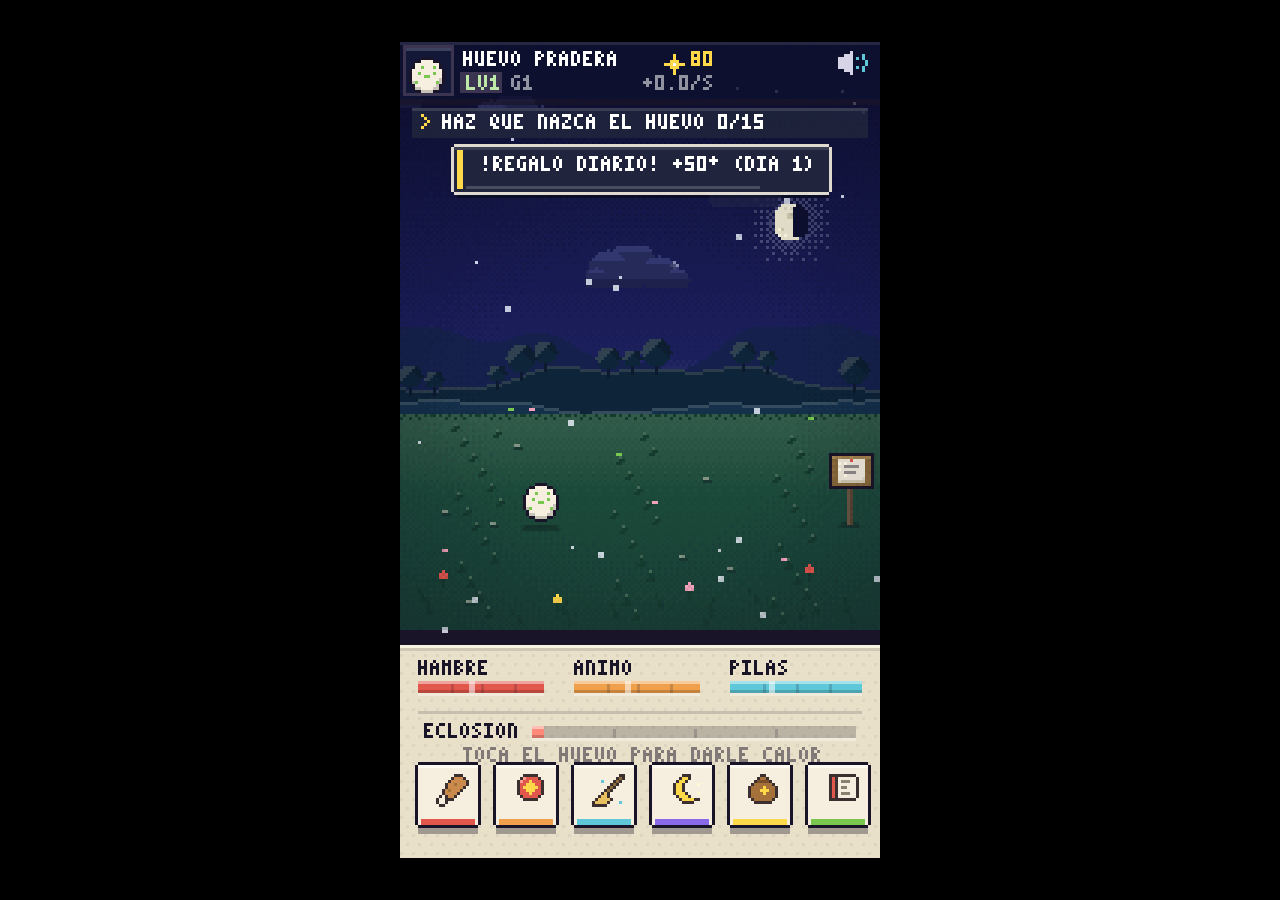
==== index.html @ f248594a "wip: icono PWA nuevo desde el arte real" ====
<!DOCTYPE html>
<html lang="es">
<head>
<meta charset="UTF-8">
<meta name="viewport" content="width=device-width, initial-scale=1.0, maximum-scale=1.0, user-scalable=no, viewport-fit=cover">
<meta name="theme-color" content="#141838">
<meta name="description" content="BITXO — mascota virtual + idle incremental en pixel art. Cuida a tu bicho, cosecha motas, mejora su prado y asciéndelo al cielo para fundar una dinastía.">
<meta property="og:title" content="BITXO">
<meta property="og:description" content="Mascota virtual + idle incremental en pixel art, directa en tu navegador.">
<meta property="og:type" content="website">
<meta name="mobile-web-app-capable" content="yes">
<meta name="apple-mobile-web-app-capable" content="yes">
<meta name="apple-mobile-web-app-status-bar-style" content="black-translucent">
<link rel="manifest" href="manifest.webmanifest">
<link rel="apple-touch-icon" href="icons/apple-touch-icon.png?v=20260923-1655">
<meta name="apple-mobile-web-app-title" content="BITXO">
<link rel="icon" type="image/png" href="icons/favicon-32.png?v=20260923-1655">
<title>BITXO</title>
<link rel="stylesheet" href="css/style.css?v=20260923-1655">
</head>
<body>
<div id="wrap"><canvas id="cv"></canvas></div>

<!-- Orden de carga = grafo de dependencias (sin build step; ver ARCHITECTURE.md) -->
<script src="src/config.js?v=20260923-1655"></script>
<script src="src/core/canvas.js?v=20260923-1655"></script>
<script src="src/core/font.js?v=20260923-1655"></script>
<script src="src/core/color.js?v=20260923-1655"></script>
<script src="src/core/sprites.js?v=20260923-1655"></script>
<script src="src/data/species.js?v=20260923-1655"></script>
<script src="src/data/pixelart.js?v=20260923-1655"></script>
<script src="src/data/content.js?v=20260923-1655"></script>
<script src="src/data/lines/pradera.js?v=20260923-1655"></script>
<script src="src/data/lines/brasa.js?v=20260923-1655"></script>
<script src="src/data/lines/marea.js?v=20260923-1655"></script>
<script src="src/data/lines/fungo.js?v=20260923-1655"></script>
<script src="src/data/lines/petrea.js?v=20260923-1655"></script>
<script src="src/data/lines/voltio.js?v=20260923-1655"></script>
<script src="src/data/lines/astro.js?v=20260923-1655"></script>
<script src="src/data/lines/grimo.js?v=20260923-1655"></script>
<script src="src/audio/engine.js?v=20260923-1655"></script>
<script src="src/audio/sfx.js?v=20260923-1655"></script>
<script src="src/audio/ambience.js?v=20260923-1655"></script>
<script src="src/audio/music.js?v=20260923-1655"></script>
<script src="src/game/state.js?v=20260923-1655"></script>
<script src="src/game/storage.js?v=20260923-1655"></script>
<script src="src/game/world.js?v=20260923-1655"></script>
<script src="src/game/economy.js?v=20260923-1655"></script>
<script src="src/game/ui.js?v=20260923-1655"></script>
<script src="src/game/offline.js?v=20260923-1655"></script>
<script src="src/game/sim.js?v=20260923-1655"></script>
<script src="src/game/actions.js?v=20260923-1655"></script>
<script src="src/game/gym.js?v=20260923-1655"></script>
<script src="src/game/constel.js?v=20260923-1655"></script>
<script src="src/game/goals.js?v=20260923-1655"></script>
<script src="src/game/minigames.js?v=20260923-1655"></script>
<script src="src/game/battle.js?v=20260923-1655"></script>
<script src="src/render/scene.js?v=20260923-1655"></script>
<script src="src/render/pets.js?v=20260923-1655"></script>
<script src="src/render/hud.js?v=20260923-1655"></script>
<script src="src/render/screens/core.js?v=20260923-1655"></script>
<script src="src/render/screens/play.js?v=20260923-1655"></script>
<script src="src/render/screens/collection.js?v=20260923-1655"></script>
<script src="src/render/fx.js?v=20260923-1655"></script>
<script src="src/render/juice.js?v=20260923-1655"></script>
<script src="src/render/minigames.js?v=20260923-1655"></script>
<script src="src/render/battle.js?v=20260923-1655"></script>
<script src="src/render/gym.js?v=20260923-1655"></script>
<script src="src/render/constel.js?v=20260923-1655"></script>
<script src="src/input.js?v=20260923-1655"></script>
<script src="src/main.js?v=20260923-1655"></script>
</body>
</html>
---- css/style.css ----
html,body{margin:0;padding:0;height:100%;background:#000;overflow:hidden;overscroll-behavior:none;touch-action:manipulation;-webkit-user-select:none;user-select:none;}
#wrap{
  position:fixed;inset:0;display:flex;align-items:center;justify-content:center;background:#000;
  padding:env(safe-area-inset-top) env(safe-area-inset-right) env(safe-area-inset-bottom) env(safe-area-inset-left);
}
canvas{image-rendering:pixelated;image-rendering:crisp-edges;display:block;}
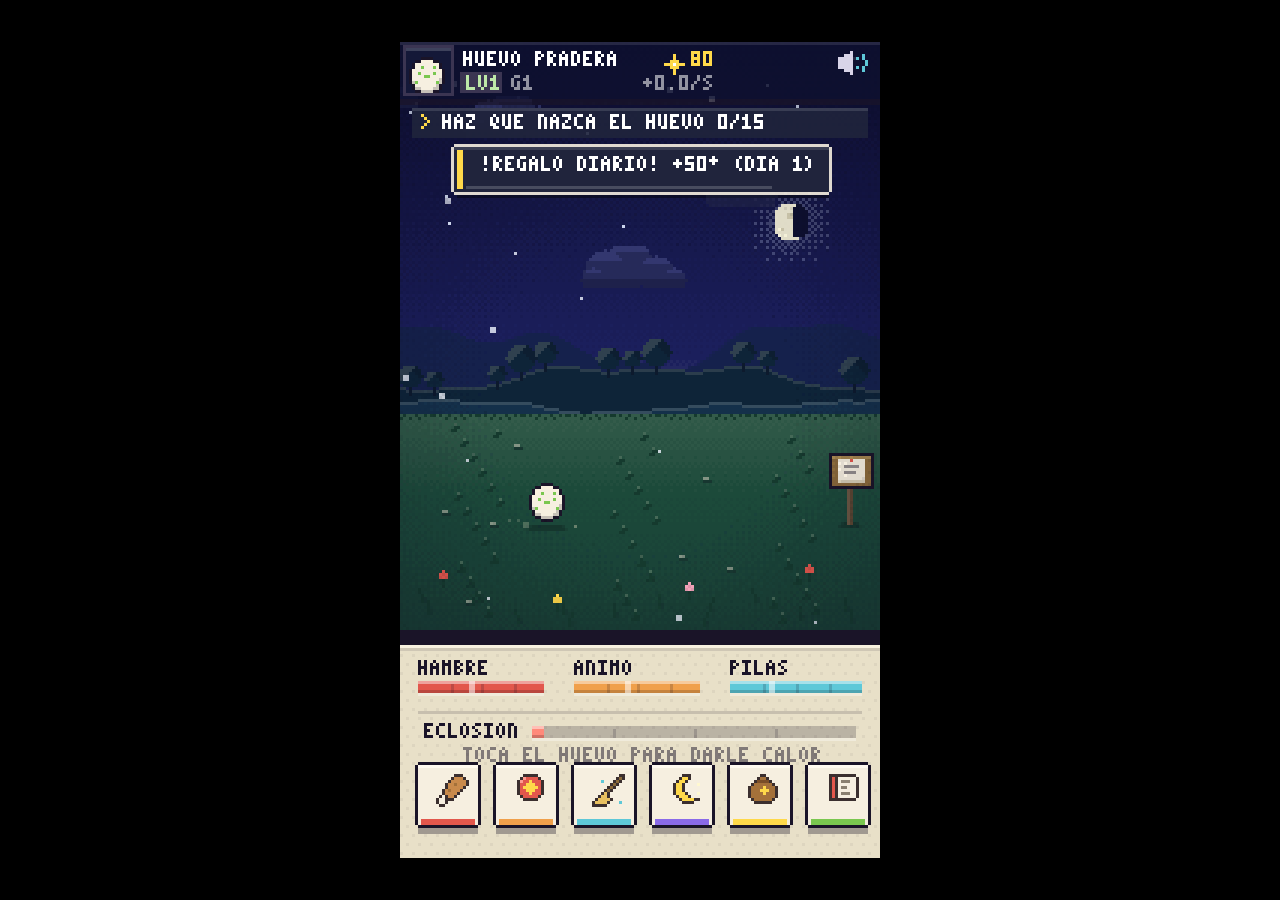
==== commit 0855f7f9: "wip: pantallas de arranque iOS" ====
--- a/index.html
+++ b/index.html
@@ -14,6 +14,17 @@
 <link rel="manifest" href="manifest.webmanifest">
 <link rel="apple-touch-icon" href="icons/apple-touch-icon.png?v=20260923-1655">
 <meta name="apple-mobile-web-app-title" content="BITXO">
+<!-- pantallas de arranque de iOS (tools/icon.html?splash=W,H) -->
+<link rel="apple-touch-startup-image" media="(device-width: 430px) and (device-height: 932px) and (-webkit-device-pixel-ratio: 3) and (orientation: portrait)" href="icons/splash-1290x2796.png">
+<link rel="apple-touch-startup-image" media="(device-width: 393px) and (device-height: 852px) and (-webkit-device-pixel-ratio: 3) and (orientation: portrait)" href="icons/splash-1179x2556.png">
+<link rel="apple-touch-startup-image" media="(device-width: 428px) and (device-height: 926px) and (-webkit-device-pixel-ratio: 3) and (orientation: portrait)" href="icons/splash-1284x2778.png">
+<link rel="apple-touch-startup-image" media="(device-width: 390px) and (device-height: 844px) and (-webkit-device-pixel-ratio: 3) and (orientation: portrait)" href="icons/splash-1170x2532.png">
+<link rel="apple-touch-startup-image" media="(device-width: 375px) and (device-height: 812px) and (-webkit-device-pixel-ratio: 3) and (orientation: portrait)" href="icons/splash-1125x2436.png">
+<link rel="apple-touch-startup-image" media="(device-width: 414px) and (device-height: 896px) and (-webkit-device-pixel-ratio: 3) and (orientation: portrait)" href="icons/splash-1242x2688.png">
+<link rel="apple-touch-startup-image" media="(device-width: 414px) and (device-height: 896px) and (-webkit-device-pixel-ratio: 2) and (orientation: portrait)" href="icons/splash-828x1792.png">
+<link rel="apple-touch-startup-image" media="(device-width: 375px) and (device-height: 667px) and (-webkit-device-pixel-ratio: 2) and (orientation: portrait)" href="icons/splash-750x1334.png">
+<link rel="apple-touch-startup-image" media="(device-width: 414px) and (device-height: 736px) and (-webkit-device-pixel-ratio: 3) and (orientation: portrait)" href="icons/splash-1242x2208.png">
+<link rel="apple-touch-startup-image" media="(device-width: 320px) and (device-height: 568px) and (-webkit-device-pixel-ratio: 2) and (orientation: portrait)" href="icons/splash-640x1136.png">
 <link rel="icon" type="image/png" href="icons/favicon-32.png?v=20260923-1655">
 <title>BITXO</title>
 <link rel="stylesheet" href="css/style.css?v=20260923-1655">
@@ -38,6 +49,8 @@
 <script src="src/data/lines/voltio.js?v=20260923-1655"></script>
 <script src="src/data/lines/astro.js?v=20260923-1655"></script>
 <script src="src/data/lines/grimo.js?v=20260923-1655"></script>
+<script src="src/data/art/toys.js?v=20260923-1655"></script>
+<script src="src/data/art/enemies.js?v=20260923-1655"></script>
 <script src="src/audio/engine.js?v=20260923-1655"></script>
 <script src="src/audio/sfx.js?v=20260923-1655"></script>
 <script src="src/audio/ambience.js?v=20260923-1655"></script>
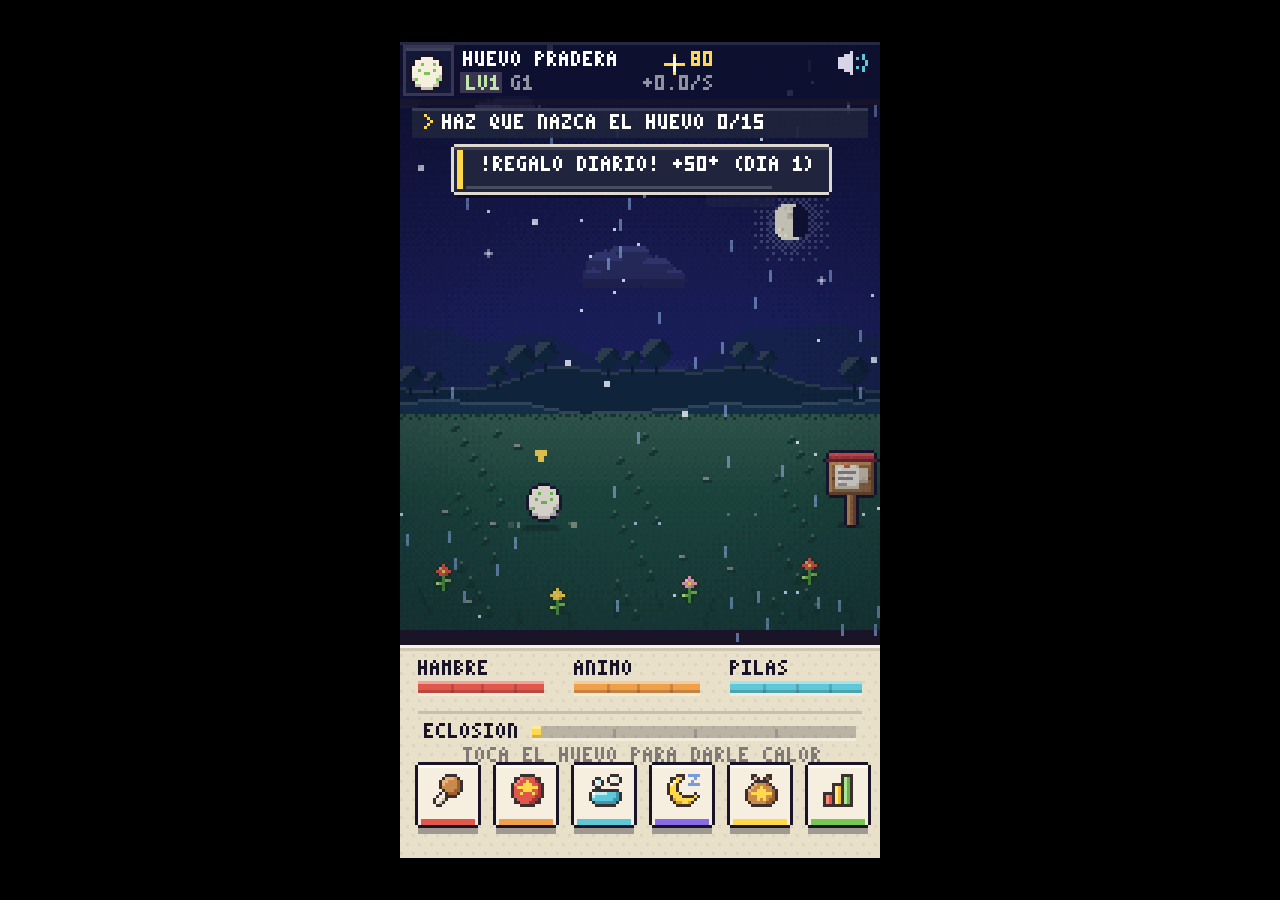
==== commit 74560c10: "🎨 Menús y complementos a otro nivel: kit de interfaz, todas las pantallas rehechas, gorros que encaj" ====
--- a/index.html
+++ b/index.html
@@ -12,7 +12,7 @@
 <meta name="apple-mobile-web-app-capable" content="yes">
 <meta name="apple-mobile-web-app-status-bar-style" content="black-translucent">
 <link rel="manifest" href="manifest.webmanifest">
-<link rel="apple-touch-icon" href="icons/apple-touch-icon.png?v=20260923-1655">
+<link rel="apple-touch-icon" href="icons/apple-touch-icon.png?v=20260923-1736">
 <meta name="apple-mobile-web-app-title" content="BITXO">
 <!-- pantallas de arranque de iOS (tools/icon.html?splash=W,H) -->
 <link rel="apple-touch-startup-image" media="(device-width: 430px) and (device-height: 932px) and (-webkit-device-pixel-ratio: 3) and (orientation: portrait)" href="icons/splash-1290x2796.png">
@@ -25,62 +25,64 @@
 <link rel="apple-touch-startup-image" media="(device-width: 375px) and (device-height: 667px) and (-webkit-device-pixel-ratio: 2) and (orientation: portrait)" href="icons/splash-750x1334.png">
 <link rel="apple-touch-startup-image" media="(device-width: 414px) and (device-height: 736px) and (-webkit-device-pixel-ratio: 3) and (orientation: portrait)" href="icons/splash-1242x2208.png">
 <link rel="apple-touch-startup-image" media="(device-width: 320px) and (device-height: 568px) and (-webkit-device-pixel-ratio: 2) and (orientation: portrait)" href="icons/splash-640x1136.png">
-<link rel="icon" type="image/png" href="icons/favicon-32.png?v=20260923-1655">
+<link rel="icon" type="image/png" href="icons/favicon-32.png?v=20260923-1736">
 <title>BITXO</title>
-<link rel="stylesheet" href="css/style.css?v=20260923-1655">
+<link rel="stylesheet" href="css/style.css?v=20260923-1736">
 </head>
 <body>
 <div id="wrap"><canvas id="cv"></canvas></div>
 
 <!-- Orden de carga = grafo de dependencias (sin build step; ver ARCHITECTURE.md) -->
-<script src="src/config.js?v=20260923-1655"></script>
-<script src="src/core/canvas.js?v=20260923-1655"></script>
-<script src="src/core/font.js?v=20260923-1655"></script>
-<script src="src/core/color.js?v=20260923-1655"></script>
-<script src="src/core/sprites.js?v=20260923-1655"></script>
-<script src="src/data/species.js?v=20260923-1655"></script>
-<script src="src/data/pixelart.js?v=20260923-1655"></script>
-<script src="src/data/content.js?v=20260923-1655"></script>
-<script src="src/data/lines/pradera.js?v=20260923-1655"></script>
-<script src="src/data/lines/brasa.js?v=20260923-1655"></script>
-<script src="src/data/lines/marea.js?v=20260923-1655"></script>
-<script src="src/data/lines/fungo.js?v=20260923-1655"></script>
-<script src="src/data/lines/petrea.js?v=20260923-1655"></script>
-<script src="src/data/lines/voltio.js?v=20260923-1655"></script>
-<script src="src/data/lines/astro.js?v=20260923-1655"></script>
-<script src="src/data/lines/grimo.js?v=20260923-1655"></script>
-<script src="src/data/art/toys.js?v=20260923-1655"></script>
-<script src="src/data/art/enemies.js?v=20260923-1655"></script>
-<script src="src/audio/engine.js?v=20260923-1655"></script>
-<script src="src/audio/sfx.js?v=20260923-1655"></script>
-<script src="src/audio/ambience.js?v=20260923-1655"></script>
-<script src="src/audio/music.js?v=20260923-1655"></script>
-<script src="src/game/state.js?v=20260923-1655"></script>
-<script src="src/game/storage.js?v=20260923-1655"></script>
-<script src="src/game/world.js?v=20260923-1655"></script>
-<script src="src/game/economy.js?v=20260923-1655"></script>
-<script src="src/game/ui.js?v=20260923-1655"></script>
-<script src="src/game/offline.js?v=20260923-1655"></script>
-<script src="src/game/sim.js?v=20260923-1655"></script>
-<script src="src/game/actions.js?v=20260923-1655"></script>
-<script src="src/game/gym.js?v=20260923-1655"></script>
-<script src="src/game/constel.js?v=20260923-1655"></script>
-<script src="src/game/goals.js?v=20260923-1655"></script>
-<script src="src/game/minigames.js?v=20260923-1655"></script>
-<script src="src/game/battle.js?v=20260923-1655"></script>
-<script src="src/render/scene.js?v=20260923-1655"></script>
-<script src="src/render/pets.js?v=20260923-1655"></script>
-<script src="src/render/hud.js?v=20260923-1655"></script>
-<script src="src/render/screens/core.js?v=20260923-1655"></script>
-<script src="src/render/screens/play.js?v=20260923-1655"></script>
-<script src="src/render/screens/collection.js?v=20260923-1655"></script>
-<script src="src/render/fx.js?v=20260923-1655"></script>
-<script src="src/render/juice.js?v=20260923-1655"></script>
-<script src="src/render/minigames.js?v=20260923-1655"></script>
-<script src="src/render/battle.js?v=20260923-1655"></script>
-<script src="src/render/gym.js?v=20260923-1655"></script>
-<script src="src/render/constel.js?v=20260923-1655"></script>
-<script src="src/input.js?v=20260923-1655"></script>
-<script src="src/main.js?v=20260923-1655"></script>
+<script src="src/config.js?v=20260923-1736"></script>
+<script src="src/core/canvas.js?v=20260923-1736"></script>
+<script src="src/core/font.js?v=20260923-1736"></script>
+<script src="src/core/color.js?v=20260923-1736"></script>
+<script src="src/core/sprites.js?v=20260923-1736"></script>
+<script src="src/data/species.js?v=20260923-1736"></script>
+<script src="src/data/pixelart.js?v=20260923-1736"></script>
+<script src="src/data/content.js?v=20260923-1736"></script>
+<script src="src/data/lines/pradera.js?v=20260923-1736"></script>
+<script src="src/data/lines/brasa.js?v=20260923-1736"></script>
+<script src="src/data/lines/marea.js?v=20260923-1736"></script>
+<script src="src/data/lines/fungo.js?v=20260923-1736"></script>
+<script src="src/data/lines/petrea.js?v=20260923-1736"></script>
+<script src="src/data/lines/voltio.js?v=20260923-1736"></script>
+<script src="src/data/lines/astro.js?v=20260923-1736"></script>
+<script src="src/data/lines/grimo.js?v=20260923-1736"></script>
+<script src="src/data/art/toys.js?v=20260923-1736"></script>
+<script src="src/data/art/enemies.js?v=20260923-1736"></script>
+<script src="src/audio/engine.js?v=20260923-1736"></script>
+<script src="src/audio/sfx.js?v=20260923-1736"></script>
+<script src="src/audio/ambience.js?v=20260923-1736"></script>
+<script src="src/audio/music.js?v=20260923-1736"></script>
+<script src="src/game/state.js?v=20260923-1736"></script>
+<script src="src/game/storage.js?v=20260923-1736"></script>
+<script src="src/game/world.js?v=20260923-1736"></script>
+<script src="src/game/economy.js?v=20260923-1736"></script>
+<script src="src/game/ui.js?v=20260923-1736"></script>
+<script src="src/game/offline.js?v=20260923-1736"></script>
+<script src="src/game/sim.js?v=20260923-1736"></script>
+<script src="src/game/actions.js?v=20260923-1736"></script>
+<script src="src/game/gym.js?v=20260923-1736"></script>
+<script src="src/game/constel.js?v=20260923-1736"></script>
+<script src="src/game/goals.js?v=20260923-1736"></script>
+<script src="src/game/minigames.js?v=20260923-1736"></script>
+<script src="src/game/battle.js?v=20260923-1736"></script>
+<script src="src/render/scene.js?v=20260923-1736"></script>
+<script src="src/render/pets.js?v=20260923-1736"></script>
+<script src="src/render/hats.js?v=20260923-1736"></script>
+<script src="src/render/uikit.js?v=20260923-1736"></script>
+<script src="src/render/hud.js?v=20260923-1736"></script>
+<script src="src/render/screens/core.js?v=20260923-1736"></script>
+<script src="src/render/screens/play.js?v=20260923-1736"></script>
+<script src="src/render/screens/collection.js?v=20260923-1736"></script>
+<script src="src/render/fx.js?v=20260923-1736"></script>
+<script src="src/render/juice.js?v=20260923-1736"></script>
+<script src="src/render/minigames.js?v=20260923-1736"></script>
+<script src="src/render/battle.js?v=20260923-1736"></script>
+<script src="src/render/gym.js?v=20260923-1736"></script>
+<script src="src/render/constel.js?v=20260923-1736"></script>
+<script src="src/input.js?v=20260923-1736"></script>
+<script src="src/main.js?v=20260923-1736"></script>
 </body>
 </html>
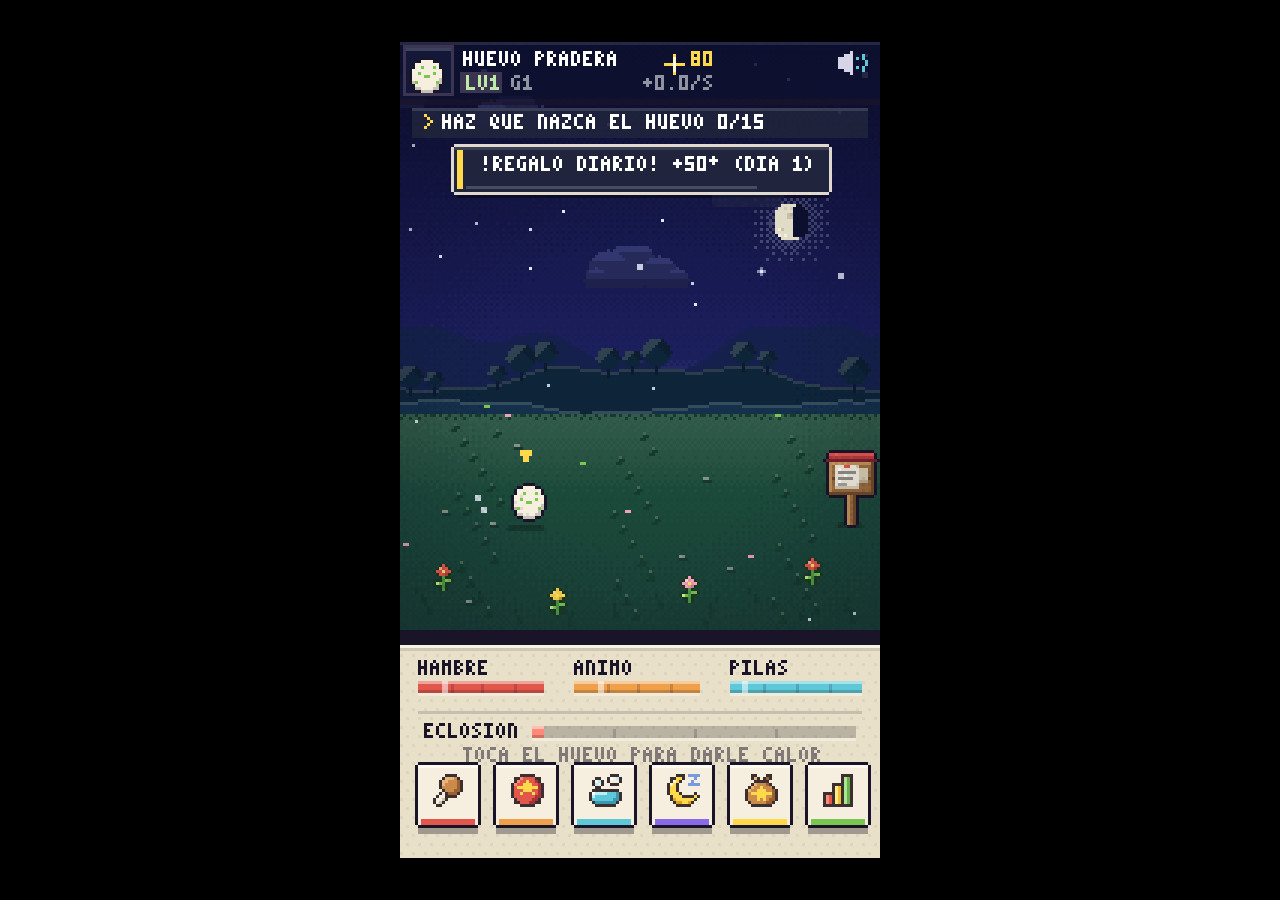
==== commit a5fb463b: "🎵 El tema de BITXO: una melodía memorable con arreglos por contexto, tarareada por tu bitxo y sin bu" ====
--- a/index.html
+++ b/index.html
@@ -12,7 +12,7 @@
 <meta name="apple-mobile-web-app-capable" content="yes">
 <meta name="apple-mobile-web-app-status-bar-style" content="black-translucent">
 <link rel="manifest" href="manifest.webmanifest">
-<link rel="apple-touch-icon" href="icons/apple-touch-icon.png?v=20260923-1736">
+<link rel="apple-touch-icon" href="icons/apple-touch-icon.png?v=20260923-1747">
 <meta name="apple-mobile-web-app-title" content="BITXO">
 <!-- pantallas de arranque de iOS (tools/icon.html?splash=W,H) -->
 <link rel="apple-touch-startup-image" media="(device-width: 430px) and (device-height: 932px) and (-webkit-device-pixel-ratio: 3) and (orientation: portrait)" href="icons/splash-1290x2796.png">
@@ -25,64 +25,64 @@
 <link rel="apple-touch-startup-image" media="(device-width: 375px) and (device-height: 667px) and (-webkit-device-pixel-ratio: 2) and (orientation: portrait)" href="icons/splash-750x1334.png">
 <link rel="apple-touch-startup-image" media="(device-width: 414px) and (device-height: 736px) and (-webkit-device-pixel-ratio: 3) and (orientation: portrait)" href="icons/splash-1242x2208.png">
 <link rel="apple-touch-startup-image" media="(device-width: 320px) and (device-height: 568px) and (-webkit-device-pixel-ratio: 2) and (orientation: portrait)" href="icons/splash-640x1136.png">
-<link rel="icon" type="image/png" href="icons/favicon-32.png?v=20260923-1736">
+<link rel="icon" type="image/png" href="icons/favicon-32.png?v=20260923-1747">
 <title>BITXO</title>
-<link rel="stylesheet" href="css/style.css?v=20260923-1736">
+<link rel="stylesheet" href="css/style.css?v=20260923-1747">
 </head>
 <body>
 <div id="wrap"><canvas id="cv"></canvas></div>
 
 <!-- Orden de carga = grafo de dependencias (sin build step; ver ARCHITECTURE.md) -->
-<script src="src/config.js?v=20260923-1736"></script>
-<script src="src/core/canvas.js?v=20260923-1736"></script>
-<script src="src/core/font.js?v=20260923-1736"></script>
-<script src="src/core/color.js?v=20260923-1736"></script>
-<script src="src/core/sprites.js?v=20260923-1736"></script>
-<script src="src/data/species.js?v=20260923-1736"></script>
-<script src="src/data/pixelart.js?v=20260923-1736"></script>
-<script src="src/data/content.js?v=20260923-1736"></script>
-<script src="src/data/lines/pradera.js?v=20260923-1736"></script>
-<script src="src/data/lines/brasa.js?v=20260923-1736"></script>
-<script src="src/data/lines/marea.js?v=20260923-1736"></script>
-<script src="src/data/lines/fungo.js?v=20260923-1736"></script>
-<script src="src/data/lines/petrea.js?v=20260923-1736"></script>
-<script src="src/data/lines/voltio.js?v=20260923-1736"></script>
-<script src="src/data/lines/astro.js?v=20260923-1736"></script>
-<script src="src/data/lines/grimo.js?v=20260923-1736"></script>
-<script src="src/data/art/toys.js?v=20260923-1736"></script>
-<script src="src/data/art/enemies.js?v=20260923-1736"></script>
-<script src="src/audio/engine.js?v=20260923-1736"></script>
-<script src="src/audio/sfx.js?v=20260923-1736"></script>
-<script src="src/audio/ambience.js?v=20260923-1736"></script>
-<script src="src/audio/music.js?v=20260923-1736"></script>
-<script src="src/game/state.js?v=20260923-1736"></script>
-<script src="src/game/storage.js?v=20260923-1736"></script>
-<script src="src/game/world.js?v=20260923-1736"></script>
-<script src="src/game/economy.js?v=20260923-1736"></script>
-<script src="src/game/ui.js?v=20260923-1736"></script>
-<script src="src/game/offline.js?v=20260923-1736"></script>
-<script src="src/game/sim.js?v=20260923-1736"></script>
-<script src="src/game/actions.js?v=20260923-1736"></script>
-<script src="src/game/gym.js?v=20260923-1736"></script>
-<script src="src/game/constel.js?v=20260923-1736"></script>
-<script src="src/game/goals.js?v=20260923-1736"></script>
-<script src="src/game/minigames.js?v=20260923-1736"></script>
-<script src="src/game/battle.js?v=20260923-1736"></script>
-<script src="src/render/scene.js?v=20260923-1736"></script>
-<script src="src/render/pets.js?v=20260923-1736"></script>
-<script src="src/render/hats.js?v=20260923-1736"></script>
-<script src="src/render/uikit.js?v=20260923-1736"></script>
-<script src="src/render/hud.js?v=20260923-1736"></script>
-<script src="src/render/screens/core.js?v=20260923-1736"></script>
-<script src="src/render/screens/play.js?v=20260923-1736"></script>
-<script src="src/render/screens/collection.js?v=20260923-1736"></script>
-<script src="src/render/fx.js?v=20260923-1736"></script>
-<script src="src/render/juice.js?v=20260923-1736"></script>
-<script src="src/render/minigames.js?v=20260923-1736"></script>
-<script src="src/render/battle.js?v=20260923-1736"></script>
-<script src="src/render/gym.js?v=20260923-1736"></script>
-<script src="src/render/constel.js?v=20260923-1736"></script>
-<script src="src/input.js?v=20260923-1736"></script>
-<script src="src/main.js?v=20260923-1736"></script>
+<script src="src/config.js?v=20260923-1747"></script>
+<script src="src/core/canvas.js?v=20260923-1747"></script>
+<script src="src/core/font.js?v=20260923-1747"></script>
+<script src="src/core/color.js?v=20260923-1747"></script>
+<script src="src/core/sprites.js?v=20260923-1747"></script>
+<script src="src/data/species.js?v=20260923-1747"></script>
+<script src="src/data/pixelart.js?v=20260923-1747"></script>
+<script src="src/data/content.js?v=20260923-1747"></script>
+<script src="src/data/lines/pradera.js?v=20260923-1747"></script>
+<script src="src/data/lines/brasa.js?v=20260923-1747"></script>
+<script src="src/data/lines/marea.js?v=20260923-1747"></script>
+<script src="src/data/lines/fungo.js?v=20260923-1747"></script>
+<script src="src/data/lines/petrea.js?v=20260923-1747"></script>
+<script src="src/data/lines/voltio.js?v=20260923-1747"></script>
+<script src="src/data/lines/astro.js?v=20260923-1747"></script>
+<script src="src/data/lines/grimo.js?v=20260923-1747"></script>
+<script src="src/data/art/toys.js?v=20260923-1747"></script>
+<script src="src/data/art/enemies.js?v=20260923-1747"></script>
+<script src="src/audio/engine.js?v=20260923-1747"></script>
+<script src="src/audio/sfx.js?v=20260923-1747"></script>
+<script src="src/audio/ambience.js?v=20260923-1747"></script>
+<script src="src/audio/music.js?v=20260923-1747"></script>
+<script src="src/game/state.js?v=20260923-1747"></script>
+<script src="src/game/storage.js?v=20260923-1747"></script>
+<script src="src/game/world.js?v=20260923-1747"></script>
+<script src="src/game/economy.js?v=20260923-1747"></script>
+<script src="src/game/ui.js?v=20260923-1747"></script>
+<script src="src/game/offline.js?v=20260923-1747"></script>
+<script src="src/game/sim.js?v=20260923-1747"></script>
+<script src="src/game/actions.js?v=20260923-1747"></script>
+<script src="src/game/gym.js?v=20260923-1747"></script>
+<script src="src/game/constel.js?v=20260923-1747"></script>
+<script src="src/game/goals.js?v=20260923-1747"></script>
+<script src="src/game/minigames.js?v=20260923-1747"></script>
+<script src="src/game/battle.js?v=20260923-1747"></script>
+<script src="src/render/scene.js?v=20260923-1747"></script>
+<script src="src/render/pets.js?v=20260923-1747"></script>
+<script src="src/render/hats.js?v=20260923-1747"></script>
+<script src="src/render/uikit.js?v=20260923-1747"></script>
+<script src="src/render/hud.js?v=20260923-1747"></script>
+<script src="src/render/screens/core.js?v=20260923-1747"></script>
+<script src="src/render/screens/play.js?v=20260923-1747"></script>
+<script src="src/render/screens/collection.js?v=20260923-1747"></script>
+<script src="src/render/fx.js?v=20260923-1747"></script>
+<script src="src/render/juice.js?v=20260923-1747"></script>
+<script src="src/render/minigames.js?v=20260923-1747"></script>
+<script src="src/render/battle.js?v=20260923-1747"></script>
+<script src="src/render/gym.js?v=20260923-1747"></script>
+<script src="src/render/constel.js?v=20260923-1747"></script>
+<script src="src/input.js?v=20260923-1747"></script>
+<script src="src/main.js?v=20260923-1747"></script>
 </body>
 </html>
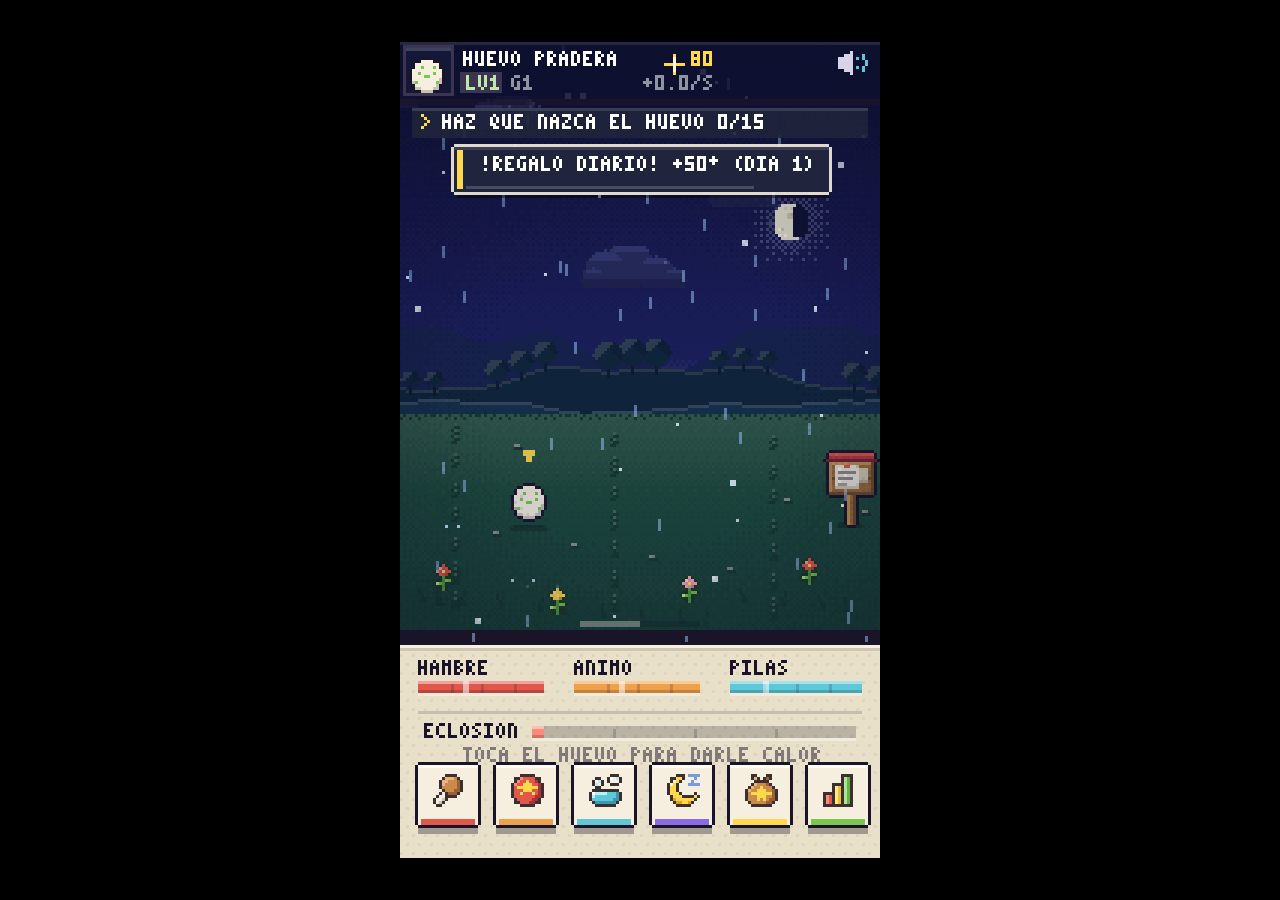
==== commit 6f297f1f: "wip: mundo ancho con cámara, paralaje, arrastre e indicadores fuera de cuadro" ====
--- a/index.html
+++ b/index.html
@@ -78,6 +78,7 @@
 <script src="src/render/screens/collection.js?v=20260923-1747"></script>
 <script src="src/render/fx.js?v=20260923-1747"></script>
 <script src="src/render/juice.js?v=20260923-1747"></script>
+<script src="src/render/camera.js?v=20260923-1747"></script>
 <script src="src/render/minigames.js?v=20260923-1747"></script>
 <script src="src/render/battle.js?v=20260923-1747"></script>
 <script src="src/render/gym.js?v=20260923-1747"></script>
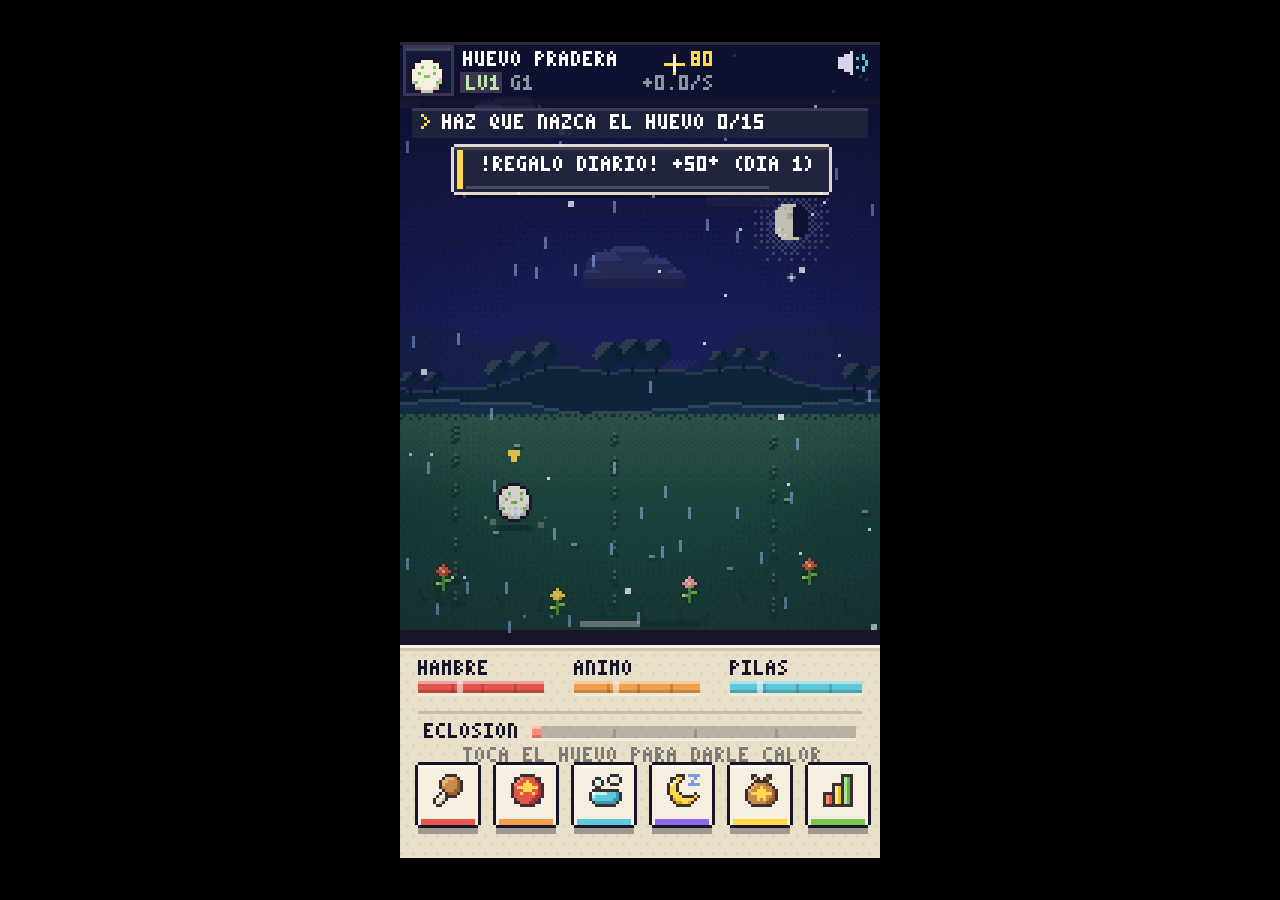
==== commit 77fa046b: "🏡 Un prado con espacio: mundo ancho con cámara, modo EDITAR, juguetes que suben de nivel, BELLEZA y " ====
--- a/index.html
+++ b/index.html
@@ -12,7 +12,7 @@
 <meta name="apple-mobile-web-app-capable" content="yes">
 <meta name="apple-mobile-web-app-status-bar-style" content="black-translucent">
 <link rel="manifest" href="manifest.webmanifest">
-<link rel="apple-touch-icon" href="icons/apple-touch-icon.png?v=20260923-1747">
+<link rel="apple-touch-icon" href="icons/apple-touch-icon.png?v=20260923-1916">
 <meta name="apple-mobile-web-app-title" content="BITXO">
 <!-- pantallas de arranque de iOS (tools/icon.html?splash=W,H) -->
 <link rel="apple-touch-startup-image" media="(device-width: 430px) and (device-height: 932px) and (-webkit-device-pixel-ratio: 3) and (orientation: portrait)" href="icons/splash-1290x2796.png">
@@ -25,65 +25,67 @@
 <link rel="apple-touch-startup-image" media="(device-width: 375px) and (device-height: 667px) and (-webkit-device-pixel-ratio: 2) and (orientation: portrait)" href="icons/splash-750x1334.png">
 <link rel="apple-touch-startup-image" media="(device-width: 414px) and (device-height: 736px) and (-webkit-device-pixel-ratio: 3) and (orientation: portrait)" href="icons/splash-1242x2208.png">
 <link rel="apple-touch-startup-image" media="(device-width: 320px) and (device-height: 568px) and (-webkit-device-pixel-ratio: 2) and (orientation: portrait)" href="icons/splash-640x1136.png">
-<link rel="icon" type="image/png" href="icons/favicon-32.png?v=20260923-1747">
+<link rel="icon" type="image/png" href="icons/favicon-32.png?v=20260923-1916">
 <title>BITXO</title>
-<link rel="stylesheet" href="css/style.css?v=20260923-1747">
+<link rel="stylesheet" href="css/style.css?v=20260923-1916">
 </head>
 <body>
 <div id="wrap"><canvas id="cv"></canvas></div>
 
 <!-- Orden de carga = grafo de dependencias (sin build step; ver ARCHITECTURE.md) -->
-<script src="src/config.js?v=20260923-1747"></script>
-<script src="src/core/canvas.js?v=20260923-1747"></script>
-<script src="src/core/font.js?v=20260923-1747"></script>
-<script src="src/core/color.js?v=20260923-1747"></script>
-<script src="src/core/sprites.js?v=20260923-1747"></script>
-<script src="src/data/species.js?v=20260923-1747"></script>
-<script src="src/data/pixelart.js?v=20260923-1747"></script>
-<script src="src/data/content.js?v=20260923-1747"></script>
-<script src="src/data/lines/pradera.js?v=20260923-1747"></script>
-<script src="src/data/lines/brasa.js?v=20260923-1747"></script>
-<script src="src/data/lines/marea.js?v=20260923-1747"></script>
-<script src="src/data/lines/fungo.js?v=20260923-1747"></script>
-<script src="src/data/lines/petrea.js?v=20260923-1747"></script>
-<script src="src/data/lines/voltio.js?v=20260923-1747"></script>
-<script src="src/data/lines/astro.js?v=20260923-1747"></script>
-<script src="src/data/lines/grimo.js?v=20260923-1747"></script>
-<script src="src/data/art/toys.js?v=20260923-1747"></script>
-<script src="src/data/art/enemies.js?v=20260923-1747"></script>
-<script src="src/audio/engine.js?v=20260923-1747"></script>
-<script src="src/audio/sfx.js?v=20260923-1747"></script>
-<script src="src/audio/ambience.js?v=20260923-1747"></script>
-<script src="src/audio/music.js?v=20260923-1747"></script>
-<script src="src/game/state.js?v=20260923-1747"></script>
-<script src="src/game/storage.js?v=20260923-1747"></script>
-<script src="src/game/world.js?v=20260923-1747"></script>
-<script src="src/game/economy.js?v=20260923-1747"></script>
-<script src="src/game/ui.js?v=20260923-1747"></script>
-<script src="src/game/offline.js?v=20260923-1747"></script>
-<script src="src/game/sim.js?v=20260923-1747"></script>
-<script src="src/game/actions.js?v=20260923-1747"></script>
-<script src="src/game/gym.js?v=20260923-1747"></script>
-<script src="src/game/constel.js?v=20260923-1747"></script>
-<script src="src/game/goals.js?v=20260923-1747"></script>
-<script src="src/game/minigames.js?v=20260923-1747"></script>
-<script src="src/game/battle.js?v=20260923-1747"></script>
-<script src="src/render/scene.js?v=20260923-1747"></script>
-<script src="src/render/pets.js?v=20260923-1747"></script>
-<script src="src/render/hats.js?v=20260923-1747"></script>
-<script src="src/render/uikit.js?v=20260923-1747"></script>
-<script src="src/render/hud.js?v=20260923-1747"></script>
-<script src="src/render/screens/core.js?v=20260923-1747"></script>
-<script src="src/render/screens/play.js?v=20260923-1747"></script>
-<script src="src/render/screens/collection.js?v=20260923-1747"></script>
-<script src="src/render/fx.js?v=20260923-1747"></script>
-<script src="src/render/juice.js?v=20260923-1747"></script>
-<script src="src/render/camera.js?v=20260923-1747"></script>
-<script src="src/render/minigames.js?v=20260923-1747"></script>
-<script src="src/render/battle.js?v=20260923-1747"></script>
-<script src="src/render/gym.js?v=20260923-1747"></script>
-<script src="src/render/constel.js?v=20260923-1747"></script>
-<script src="src/input.js?v=20260923-1747"></script>
-<script src="src/main.js?v=20260923-1747"></script>
+<script src="src/config.js?v=20260923-1916"></script>
+<script src="src/core/canvas.js?v=20260923-1916"></script>
+<script src="src/core/font.js?v=20260923-1916"></script>
+<script src="src/core/color.js?v=20260923-1916"></script>
+<script src="src/core/sprites.js?v=20260923-1916"></script>
+<script src="src/data/species.js?v=20260923-1916"></script>
+<script src="src/data/pixelart.js?v=20260923-1916"></script>
+<script src="src/data/content.js?v=20260923-1916"></script>
+<script src="src/data/lines/pradera.js?v=20260923-1916"></script>
+<script src="src/data/lines/brasa.js?v=20260923-1916"></script>
+<script src="src/data/lines/marea.js?v=20260923-1916"></script>
+<script src="src/data/lines/fungo.js?v=20260923-1916"></script>
+<script src="src/data/lines/petrea.js?v=20260923-1916"></script>
+<script src="src/data/lines/voltio.js?v=20260923-1916"></script>
+<script src="src/data/lines/astro.js?v=20260923-1916"></script>
+<script src="src/data/lines/grimo.js?v=20260923-1916"></script>
+<script src="src/data/art/toys.js?v=20260923-1916"></script>
+<script src="src/data/art/decor.js?v=20260923-1916"></script>
+<script src="src/data/art/enemies.js?v=20260923-1916"></script>
+<script src="src/audio/engine.js?v=20260923-1916"></script>
+<script src="src/audio/sfx.js?v=20260923-1916"></script>
+<script src="src/audio/ambience.js?v=20260923-1916"></script>
+<script src="src/audio/music.js?v=20260923-1916"></script>
+<script src="src/game/state.js?v=20260923-1916"></script>
+<script src="src/game/storage.js?v=20260923-1916"></script>
+<script src="src/game/world.js?v=20260923-1916"></script>
+<script src="src/game/economy.js?v=20260923-1916"></script>
+<script src="src/game/ui.js?v=20260923-1916"></script>
+<script src="src/game/offline.js?v=20260923-1916"></script>
+<script src="src/game/sim.js?v=20260923-1916"></script>
+<script src="src/game/actions.js?v=20260923-1916"></script>
+<script src="src/game/decor.js?v=20260923-1916"></script>
+<script src="src/game/gym.js?v=20260923-1916"></script>
+<script src="src/game/constel.js?v=20260923-1916"></script>
+<script src="src/game/goals.js?v=20260923-1916"></script>
+<script src="src/game/minigames.js?v=20260923-1916"></script>
+<script src="src/game/battle.js?v=20260923-1916"></script>
+<script src="src/render/scene.js?v=20260923-1916"></script>
+<script src="src/render/pets.js?v=20260923-1916"></script>
+<script src="src/render/hats.js?v=20260923-1916"></script>
+<script src="src/render/uikit.js?v=20260923-1916"></script>
+<script src="src/render/hud.js?v=20260923-1916"></script>
+<script src="src/render/screens/core.js?v=20260923-1916"></script>
+<script src="src/render/screens/play.js?v=20260923-1916"></script>
+<script src="src/render/screens/collection.js?v=20260923-1916"></script>
+<script src="src/render/fx.js?v=20260923-1916"></script>
+<script src="src/render/juice.js?v=20260923-1916"></script>
+<script src="src/render/camera.js?v=20260923-1916"></script>
+<script src="src/render/minigames.js?v=20260923-1916"></script>
+<script src="src/render/battle.js?v=20260923-1916"></script>
+<script src="src/render/gym.js?v=20260923-1916"></script>
+<script src="src/render/constel.js?v=20260923-1916"></script>
+<script src="src/input.js?v=20260923-1916"></script>
+<script src="src/main.js?v=20260923-1916"></script>
 </body>
 </html>
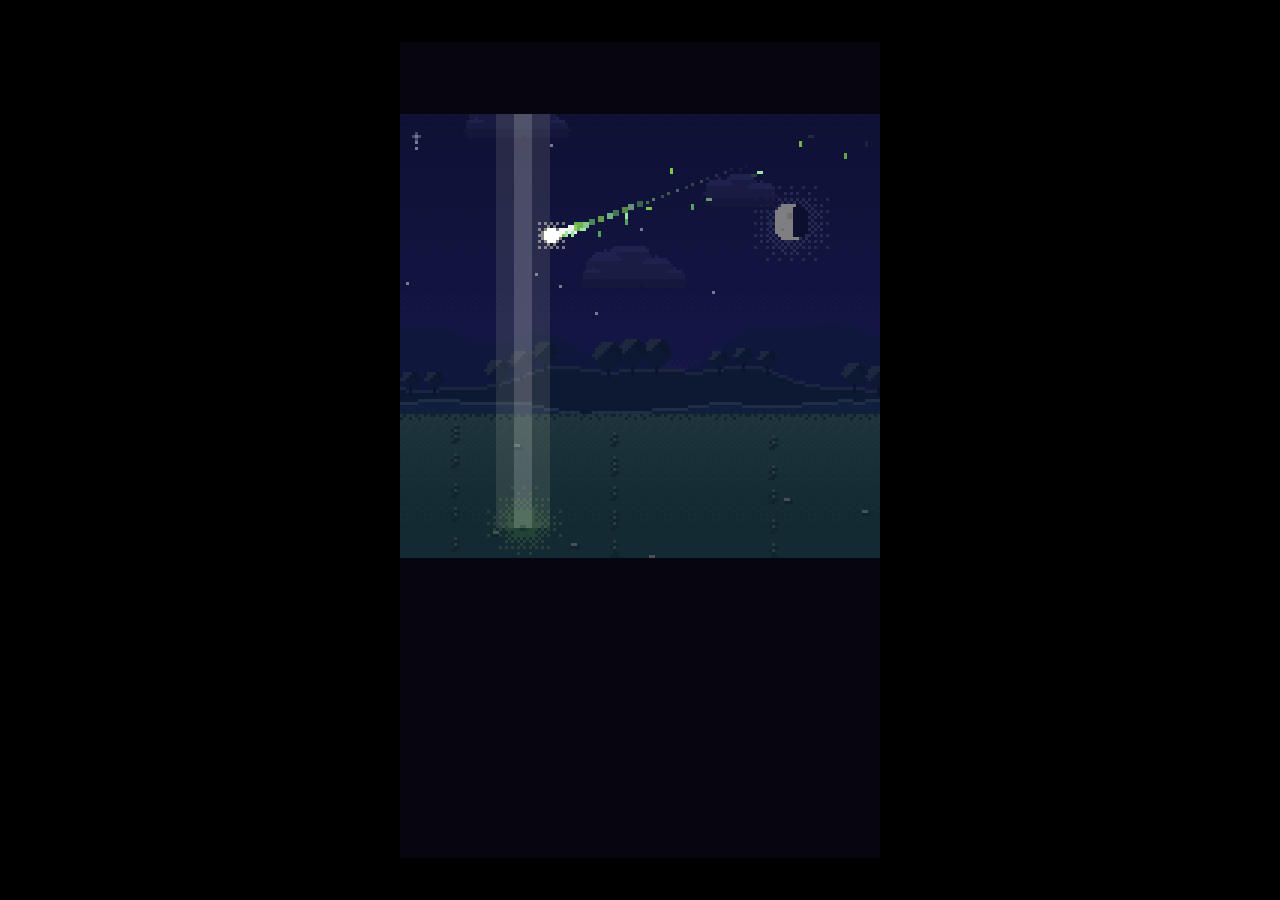
==== commit 537695a9: "🥚 El huevo, de cine: cinemática de llegada, incubación que late y eclosión espectacular con bautizo " ====
--- a/index.html
+++ b/index.html
@@ -12,7 +12,7 @@
 <meta name="apple-mobile-web-app-capable" content="yes">
 <meta name="apple-mobile-web-app-status-bar-style" content="black-translucent">
 <link rel="manifest" href="manifest.webmanifest">
-<link rel="apple-touch-icon" href="icons/apple-touch-icon.png?v=20260923-1916">
+<link rel="apple-touch-icon" href="icons/apple-touch-icon.png?v=20260923-1943">
 <meta name="apple-mobile-web-app-title" content="BITXO">
 <!-- pantallas de arranque de iOS (tools/icon.html?splash=W,H) -->
 <link rel="apple-touch-startup-image" media="(device-width: 430px) and (device-height: 932px) and (-webkit-device-pixel-ratio: 3) and (orientation: portrait)" href="icons/splash-1290x2796.png">
@@ -25,67 +25,68 @@
 <link rel="apple-touch-startup-image" media="(device-width: 375px) and (device-height: 667px) and (-webkit-device-pixel-ratio: 2) and (orientation: portrait)" href="icons/splash-750x1334.png">
 <link rel="apple-touch-startup-image" media="(device-width: 414px) and (device-height: 736px) and (-webkit-device-pixel-ratio: 3) and (orientation: portrait)" href="icons/splash-1242x2208.png">
 <link rel="apple-touch-startup-image" media="(device-width: 320px) and (device-height: 568px) and (-webkit-device-pixel-ratio: 2) and (orientation: portrait)" href="icons/splash-640x1136.png">
-<link rel="icon" type="image/png" href="icons/favicon-32.png?v=20260923-1916">
+<link rel="icon" type="image/png" href="icons/favicon-32.png?v=20260923-1943">
 <title>BITXO</title>
-<link rel="stylesheet" href="css/style.css?v=20260923-1916">
+<link rel="stylesheet" href="css/style.css?v=20260923-1943">
 </head>
 <body>
 <div id="wrap"><canvas id="cv"></canvas></div>
 
 <!-- Orden de carga = grafo de dependencias (sin build step; ver ARCHITECTURE.md) -->
-<script src="src/config.js?v=20260923-1916"></script>
-<script src="src/core/canvas.js?v=20260923-1916"></script>
-<script src="src/core/font.js?v=20260923-1916"></script>
-<script src="src/core/color.js?v=20260923-1916"></script>
-<script src="src/core/sprites.js?v=20260923-1916"></script>
-<script src="src/data/species.js?v=20260923-1916"></script>
-<script src="src/data/pixelart.js?v=20260923-1916"></script>
-<script src="src/data/content.js?v=20260923-1916"></script>
-<script src="src/data/lines/pradera.js?v=20260923-1916"></script>
-<script src="src/data/lines/brasa.js?v=20260923-1916"></script>
-<script src="src/data/lines/marea.js?v=20260923-1916"></script>
-<script src="src/data/lines/fungo.js?v=20260923-1916"></script>
-<script src="src/data/lines/petrea.js?v=20260923-1916"></script>
-<script src="src/data/lines/voltio.js?v=20260923-1916"></script>
-<script src="src/data/lines/astro.js?v=20260923-1916"></script>
-<script src="src/data/lines/grimo.js?v=20260923-1916"></script>
-<script src="src/data/art/toys.js?v=20260923-1916"></script>
-<script src="src/data/art/decor.js?v=20260923-1916"></script>
-<script src="src/data/art/enemies.js?v=20260923-1916"></script>
-<script src="src/audio/engine.js?v=20260923-1916"></script>
-<script src="src/audio/sfx.js?v=20260923-1916"></script>
-<script src="src/audio/ambience.js?v=20260923-1916"></script>
-<script src="src/audio/music.js?v=20260923-1916"></script>
-<script src="src/game/state.js?v=20260923-1916"></script>
-<script src="src/game/storage.js?v=20260923-1916"></script>
-<script src="src/game/world.js?v=20260923-1916"></script>
-<script src="src/game/economy.js?v=20260923-1916"></script>
-<script src="src/game/ui.js?v=20260923-1916"></script>
-<script src="src/game/offline.js?v=20260923-1916"></script>
-<script src="src/game/sim.js?v=20260923-1916"></script>
-<script src="src/game/actions.js?v=20260923-1916"></script>
-<script src="src/game/decor.js?v=20260923-1916"></script>
-<script src="src/game/gym.js?v=20260923-1916"></script>
-<script src="src/game/constel.js?v=20260923-1916"></script>
-<script src="src/game/goals.js?v=20260923-1916"></script>
-<script src="src/game/minigames.js?v=20260923-1916"></script>
-<script src="src/game/battle.js?v=20260923-1916"></script>
-<script src="src/render/scene.js?v=20260923-1916"></script>
-<script src="src/render/pets.js?v=20260923-1916"></script>
-<script src="src/render/hats.js?v=20260923-1916"></script>
-<script src="src/render/uikit.js?v=20260923-1916"></script>
-<script src="src/render/hud.js?v=20260923-1916"></script>
-<script src="src/render/screens/core.js?v=20260923-1916"></script>
-<script src="src/render/screens/play.js?v=20260923-1916"></script>
-<script src="src/render/screens/collection.js?v=20260923-1916"></script>
-<script src="src/render/fx.js?v=20260923-1916"></script>
-<script src="src/render/juice.js?v=20260923-1916"></script>
-<script src="src/render/camera.js?v=20260923-1916"></script>
-<script src="src/render/minigames.js?v=20260923-1916"></script>
-<script src="src/render/battle.js?v=20260923-1916"></script>
-<script src="src/render/gym.js?v=20260923-1916"></script>
-<script src="src/render/constel.js?v=20260923-1916"></script>
-<script src="src/input.js?v=20260923-1916"></script>
-<script src="src/main.js?v=20260923-1916"></script>
+<script src="src/config.js?v=20260923-1943"></script>
+<script src="src/core/canvas.js?v=20260923-1943"></script>
+<script src="src/core/font.js?v=20260923-1943"></script>
+<script src="src/core/color.js?v=20260923-1943"></script>
+<script src="src/core/sprites.js?v=20260923-1943"></script>
+<script src="src/data/species.js?v=20260923-1943"></script>
+<script src="src/data/pixelart.js?v=20260923-1943"></script>
+<script src="src/data/content.js?v=20260923-1943"></script>
+<script src="src/data/lines/pradera.js?v=20260923-1943"></script>
+<script src="src/data/lines/brasa.js?v=20260923-1943"></script>
+<script src="src/data/lines/marea.js?v=20260923-1943"></script>
+<script src="src/data/lines/fungo.js?v=20260923-1943"></script>
+<script src="src/data/lines/petrea.js?v=20260923-1943"></script>
+<script src="src/data/lines/voltio.js?v=20260923-1943"></script>
+<script src="src/data/lines/astro.js?v=20260923-1943"></script>
+<script src="src/data/lines/grimo.js?v=20260923-1943"></script>
+<script src="src/data/art/toys.js?v=20260923-1943"></script>
+<script src="src/data/art/decor.js?v=20260923-1943"></script>
+<script src="src/data/art/enemies.js?v=20260923-1943"></script>
+<script src="src/audio/engine.js?v=20260923-1943"></script>
+<script src="src/audio/sfx.js?v=20260923-1943"></script>
+<script src="src/audio/ambience.js?v=20260923-1943"></script>
+<script src="src/audio/music.js?v=20260923-1943"></script>
+<script src="src/game/state.js?v=20260923-1943"></script>
+<script src="src/game/storage.js?v=20260923-1943"></script>
+<script src="src/game/world.js?v=20260923-1943"></script>
+<script src="src/game/economy.js?v=20260923-1943"></script>
+<script src="src/game/ui.js?v=20260923-1943"></script>
+<script src="src/game/offline.js?v=20260923-1943"></script>
+<script src="src/game/sim.js?v=20260923-1943"></script>
+<script src="src/game/actions.js?v=20260923-1943"></script>
+<script src="src/game/decor.js?v=20260923-1943"></script>
+<script src="src/game/gym.js?v=20260923-1943"></script>
+<script src="src/game/constel.js?v=20260923-1943"></script>
+<script src="src/game/goals.js?v=20260923-1943"></script>
+<script src="src/game/minigames.js?v=20260923-1943"></script>
+<script src="src/game/battle.js?v=20260923-1943"></script>
+<script src="src/render/scene.js?v=20260923-1943"></script>
+<script src="src/render/pets.js?v=20260923-1943"></script>
+<script src="src/render/hats.js?v=20260923-1943"></script>
+<script src="src/render/uikit.js?v=20260923-1943"></script>
+<script src="src/render/hud.js?v=20260923-1943"></script>
+<script src="src/render/screens/core.js?v=20260923-1943"></script>
+<script src="src/render/screens/play.js?v=20260923-1943"></script>
+<script src="src/render/screens/collection.js?v=20260923-1943"></script>
+<script src="src/render/fx.js?v=20260923-1943"></script>
+<script src="src/render/egg.js?v=20260923-1943"></script>
+<script src="src/render/juice.js?v=20260923-1943"></script>
+<script src="src/render/camera.js?v=20260923-1943"></script>
+<script src="src/render/minigames.js?v=20260923-1943"></script>
+<script src="src/render/battle.js?v=20260923-1943"></script>
+<script src="src/render/gym.js?v=20260923-1943"></script>
+<script src="src/render/constel.js?v=20260923-1943"></script>
+<script src="src/input.js?v=20260923-1943"></script>
+<script src="src/main.js?v=20260923-1943"></script>
 </body>
 </html>
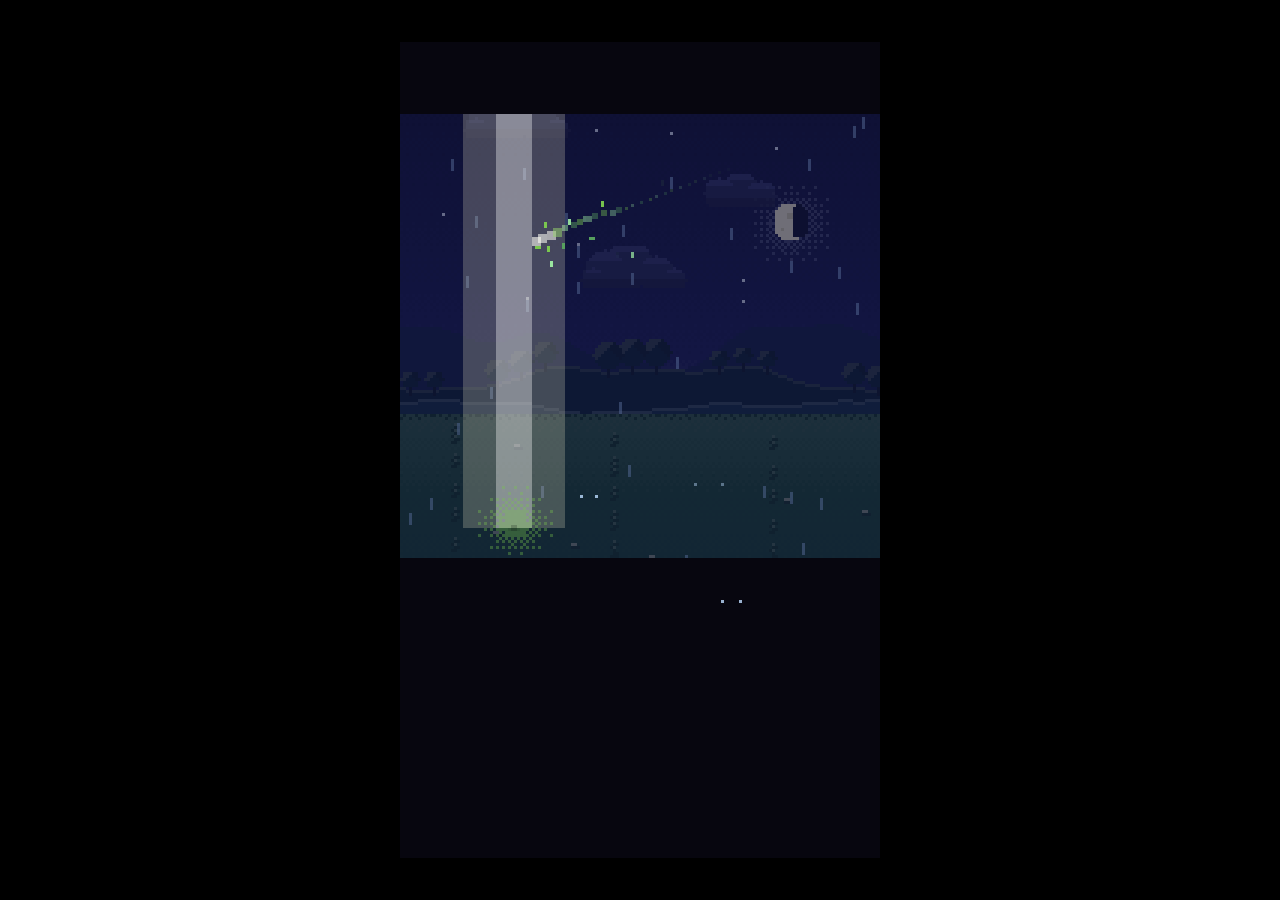
==== commit 3770d7e0: "🎬 Eclosión y evolución a lo grande: motor de cinemáticas con espacio de energía, elementos por línea" ====
--- a/index.html
+++ b/index.html
@@ -12,7 +12,7 @@
 <meta name="apple-mobile-web-app-capable" content="yes">
 <meta name="apple-mobile-web-app-status-bar-style" content="black-translucent">
 <link rel="manifest" href="manifest.webmanifest">
-<link rel="apple-touch-icon" href="icons/apple-touch-icon.png?v=20260923-1943">
+<link rel="apple-touch-icon" href="icons/apple-touch-icon.png?v=20260924-0007">
 <meta name="apple-mobile-web-app-title" content="BITXO">
 <!-- pantallas de arranque de iOS (tools/icon.html?splash=W,H) -->
 <link rel="apple-touch-startup-image" media="(device-width: 430px) and (device-height: 932px) and (-webkit-device-pixel-ratio: 3) and (orientation: portrait)" href="icons/splash-1290x2796.png">
@@ -25,68 +25,69 @@
 <link rel="apple-touch-startup-image" media="(device-width: 375px) and (device-height: 667px) and (-webkit-device-pixel-ratio: 2) and (orientation: portrait)" href="icons/splash-750x1334.png">
 <link rel="apple-touch-startup-image" media="(device-width: 414px) and (device-height: 736px) and (-webkit-device-pixel-ratio: 3) and (orientation: portrait)" href="icons/splash-1242x2208.png">
 <link rel="apple-touch-startup-image" media="(device-width: 320px) and (device-height: 568px) and (-webkit-device-pixel-ratio: 2) and (orientation: portrait)" href="icons/splash-640x1136.png">
-<link rel="icon" type="image/png" href="icons/favicon-32.png?v=20260923-1943">
+<link rel="icon" type="image/png" href="icons/favicon-32.png?v=20260924-0007">
 <title>BITXO</title>
-<link rel="stylesheet" href="css/style.css?v=20260923-1943">
+<link rel="stylesheet" href="css/style.css?v=20260924-0007">
 </head>
 <body>
 <div id="wrap"><canvas id="cv"></canvas></div>
 
 <!-- Orden de carga = grafo de dependencias (sin build step; ver ARCHITECTURE.md) -->
-<script src="src/config.js?v=20260923-1943"></script>
-<script src="src/core/canvas.js?v=20260923-1943"></script>
-<script src="src/core/font.js?v=20260923-1943"></script>
-<script src="src/core/color.js?v=20260923-1943"></script>
-<script src="src/core/sprites.js?v=20260923-1943"></script>
-<script src="src/data/species.js?v=20260923-1943"></script>
-<script src="src/data/pixelart.js?v=20260923-1943"></script>
-<script src="src/data/content.js?v=20260923-1943"></script>
-<script src="src/data/lines/pradera.js?v=20260923-1943"></script>
-<script src="src/data/lines/brasa.js?v=20260923-1943"></script>
-<script src="src/data/lines/marea.js?v=20260923-1943"></script>
-<script src="src/data/lines/fungo.js?v=20260923-1943"></script>
-<script src="src/data/lines/petrea.js?v=20260923-1943"></script>
-<script src="src/data/lines/voltio.js?v=20260923-1943"></script>
-<script src="src/data/lines/astro.js?v=20260923-1943"></script>
-<script src="src/data/lines/grimo.js?v=20260923-1943"></script>
-<script src="src/data/art/toys.js?v=20260923-1943"></script>
-<script src="src/data/art/decor.js?v=20260923-1943"></script>
-<script src="src/data/art/enemies.js?v=20260923-1943"></script>
-<script src="src/audio/engine.js?v=20260923-1943"></script>
-<script src="src/audio/sfx.js?v=20260923-1943"></script>
-<script src="src/audio/ambience.js?v=20260923-1943"></script>
-<script src="src/audio/music.js?v=20260923-1943"></script>
-<script src="src/game/state.js?v=20260923-1943"></script>
-<script src="src/game/storage.js?v=20260923-1943"></script>
-<script src="src/game/world.js?v=20260923-1943"></script>
-<script src="src/game/economy.js?v=20260923-1943"></script>
-<script src="src/game/ui.js?v=20260923-1943"></script>
-<script src="src/game/offline.js?v=20260923-1943"></script>
-<script src="src/game/sim.js?v=20260923-1943"></script>
-<script src="src/game/actions.js?v=20260923-1943"></script>
-<script src="src/game/decor.js?v=20260923-1943"></script>
-<script src="src/game/gym.js?v=20260923-1943"></script>
-<script src="src/game/constel.js?v=20260923-1943"></script>
-<script src="src/game/goals.js?v=20260923-1943"></script>
-<script src="src/game/minigames.js?v=20260923-1943"></script>
-<script src="src/game/battle.js?v=20260923-1943"></script>
-<script src="src/render/scene.js?v=20260923-1943"></script>
-<script src="src/render/pets.js?v=20260923-1943"></script>
-<script src="src/render/hats.js?v=20260923-1943"></script>
-<script src="src/render/uikit.js?v=20260923-1943"></script>
-<script src="src/render/hud.js?v=20260923-1943"></script>
-<script src="src/render/screens/core.js?v=20260923-1943"></script>
-<script src="src/render/screens/play.js?v=20260923-1943"></script>
-<script src="src/render/screens/collection.js?v=20260923-1943"></script>
-<script src="src/render/fx.js?v=20260923-1943"></script>
-<script src="src/render/egg.js?v=20260923-1943"></script>
-<script src="src/render/juice.js?v=20260923-1943"></script>
-<script src="src/render/camera.js?v=20260923-1943"></script>
-<script src="src/render/minigames.js?v=20260923-1943"></script>
-<script src="src/render/battle.js?v=20260923-1943"></script>
-<script src="src/render/gym.js?v=20260923-1943"></script>
-<script src="src/render/constel.js?v=20260923-1943"></script>
-<script src="src/input.js?v=20260923-1943"></script>
-<script src="src/main.js?v=20260923-1943"></script>
+<script src="src/config.js?v=20260924-0007"></script>
+<script src="src/core/canvas.js?v=20260924-0007"></script>
+<script src="src/core/font.js?v=20260924-0007"></script>
+<script src="src/core/color.js?v=20260924-0007"></script>
+<script src="src/core/sprites.js?v=20260924-0007"></script>
+<script src="src/data/species.js?v=20260924-0007"></script>
+<script src="src/data/pixelart.js?v=20260924-0007"></script>
+<script src="src/data/content.js?v=20260924-0007"></script>
+<script src="src/data/lines/pradera.js?v=20260924-0007"></script>
+<script src="src/data/lines/brasa.js?v=20260924-0007"></script>
+<script src="src/data/lines/marea.js?v=20260924-0007"></script>
+<script src="src/data/lines/fungo.js?v=20260924-0007"></script>
+<script src="src/data/lines/petrea.js?v=20260924-0007"></script>
+<script src="src/data/lines/voltio.js?v=20260924-0007"></script>
+<script src="src/data/lines/astro.js?v=20260924-0007"></script>
+<script src="src/data/lines/grimo.js?v=20260924-0007"></script>
+<script src="src/data/art/toys.js?v=20260924-0007"></script>
+<script src="src/data/art/decor.js?v=20260924-0007"></script>
+<script src="src/data/art/enemies.js?v=20260924-0007"></script>
+<script src="src/audio/engine.js?v=20260924-0007"></script>
+<script src="src/audio/sfx.js?v=20260924-0007"></script>
+<script src="src/audio/ambience.js?v=20260924-0007"></script>
+<script src="src/audio/music.js?v=20260924-0007"></script>
+<script src="src/game/state.js?v=20260924-0007"></script>
+<script src="src/game/storage.js?v=20260924-0007"></script>
+<script src="src/game/world.js?v=20260924-0007"></script>
+<script src="src/game/economy.js?v=20260924-0007"></script>
+<script src="src/game/ui.js?v=20260924-0007"></script>
+<script src="src/game/offline.js?v=20260924-0007"></script>
+<script src="src/game/sim.js?v=20260924-0007"></script>
+<script src="src/game/actions.js?v=20260924-0007"></script>
+<script src="src/game/decor.js?v=20260924-0007"></script>
+<script src="src/game/gym.js?v=20260924-0007"></script>
+<script src="src/game/constel.js?v=20260924-0007"></script>
+<script src="src/game/goals.js?v=20260924-0007"></script>
+<script src="src/game/minigames.js?v=20260924-0007"></script>
+<script src="src/game/battle.js?v=20260924-0007"></script>
+<script src="src/render/scene.js?v=20260924-0007"></script>
+<script src="src/render/pets.js?v=20260924-0007"></script>
+<script src="src/render/hats.js?v=20260924-0007"></script>
+<script src="src/render/uikit.js?v=20260924-0007"></script>
+<script src="src/render/hud.js?v=20260924-0007"></script>
+<script src="src/render/screens/core.js?v=20260924-0007"></script>
+<script src="src/render/screens/play.js?v=20260924-0007"></script>
+<script src="src/render/screens/collection.js?v=20260924-0007"></script>
+<script src="src/render/fx.js?v=20260924-0007"></script>
+<script src="src/render/egg.js?v=20260924-0007"></script>
+<script src="src/render/cine.js?v=20260924-0007"></script>
+<script src="src/render/juice.js?v=20260924-0007"></script>
+<script src="src/render/camera.js?v=20260924-0007"></script>
+<script src="src/render/minigames.js?v=20260924-0007"></script>
+<script src="src/render/battle.js?v=20260924-0007"></script>
+<script src="src/render/gym.js?v=20260924-0007"></script>
+<script src="src/render/constel.js?v=20260924-0007"></script>
+<script src="src/input.js?v=20260924-0007"></script>
+<script src="src/main.js?v=20260924-0007"></script>
 </body>
 </html>
